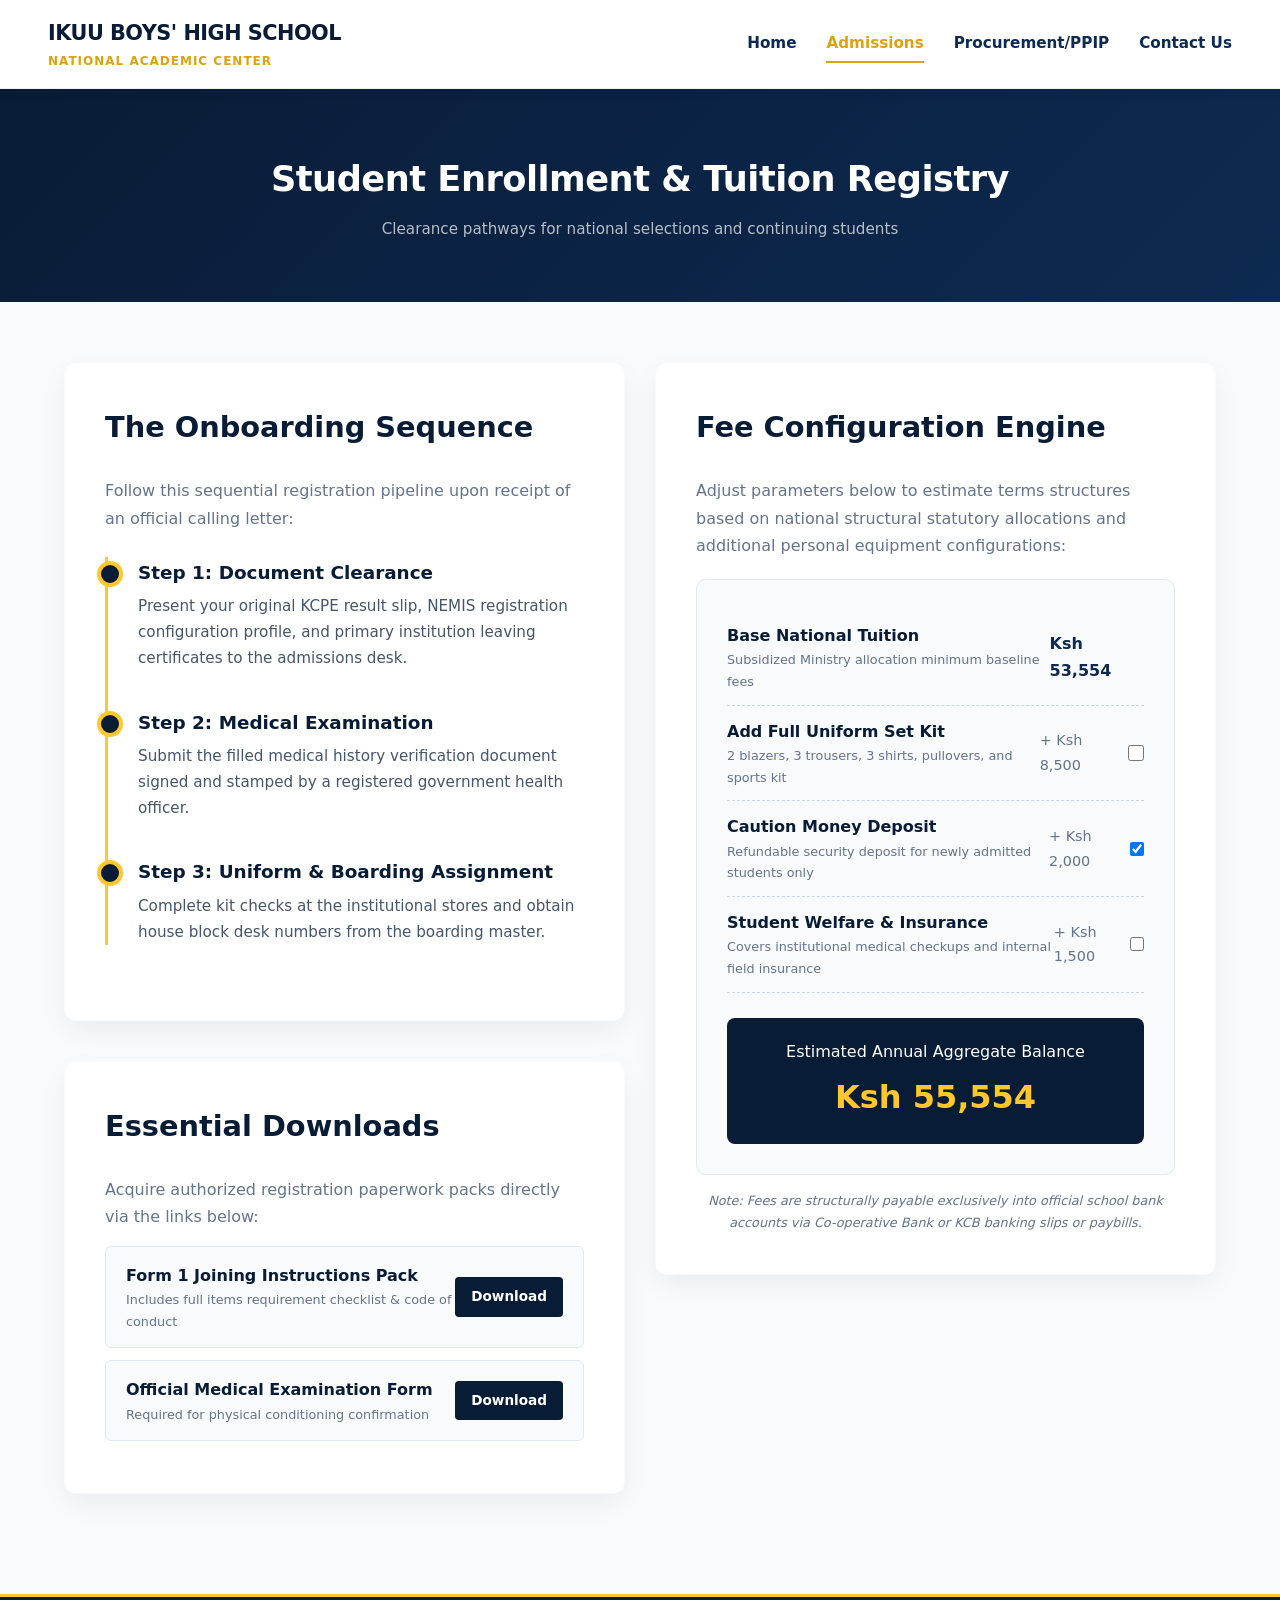
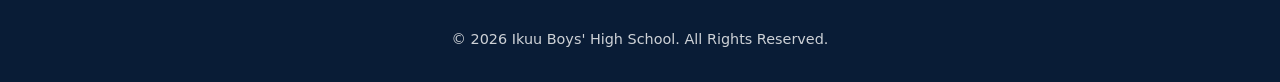
==== admission.html @ e6d55605 "Add admissions portal HTML structure and styles" ====
<!DOCTYPE html>
<html lang="en">
<head>
    <meta charset="UTF-8">
    <meta name="viewport" content="width=device-width, initial-scale=1.0">
    <title>Admissions Portal | Ikuu Boys' High School</title>
    <link rel="stylesheet" href="style.css">
    <style>
        /* High-Level Vertical Process Flow Styles */
        .process-flow {
            position: relative;
            padding-left: 30px;
            border-left: 3px solid var(--accent-gold);
            margin-top: 25px;
        }

        .flow-step {
            position: relative;
            margin-bottom: 35px;
        }

        .flow-step::before {
            content: '';
            position: absolute;
            left: -41px;
            top: 4px;
            width: 18px;
            height: 18px;
            border-radius: 50%;
            background: var(--primary-blue);
            border: 4px solid var(--accent-gold);
        }

        .flow-step h3 {
            color: var(--primary-blue);
            font-size: 1.15rem;
            margin-bottom: 6px;
        }

        /* Interactive Estimator Engine Interface Card */
        .estimator-card {
            background: #f8fafc;
            border: 1px solid #e2e8f0;
            border-radius: 10px;
            padding: 30px;
        }

        .calc-row {
            display: flex;
            justify-content: space-between;
            align-items: center;
            padding: 12px 0;
            border-bottom: 1px dashed #cbd5e1;
        }

        .calc-row:last-of-type {
            border-bottom: none;
        }

        .calc-checkbox {
            width: 18px;
            height: 18px;
            cursor: pointer;
        }

        .total-banner {
            background: var(--primary-blue);
            color: white;
            padding: 20px;
            border-radius: 8px;
            text-align: center;
            margin-top: 25px;
        }

        .total-banner span {
            display: block;
            font-size: 2rem;
            font-weight: 800;
            color: var(--accent-gold);
            margin-top: 5px;
        }
    </style>
</head>
<body>

    <header>
        <div class="logo-area">
            <h1>IKUU BOYS' HIGH SCHOOL</h1>
            <p>National Academic Center</p>
        </div>
        <nav>
            <a href="index.html">Home</a>
            <a href="admissions.html" class="active">Admissions</a>
            <a href="tenders.html">Procurement/PPIP</a>
            <a href="contact.html">Contact Us</a>
        </nav>
    </header>

    <div class="page-header-ribbon">
        <h1>Student Enrollment & Tuition Registry</h1>
        <p>Clearance pathways for national selections and continuing students</p>
    </div>

    <div class="container">
        <div class="grid-2col">

            <div>
                <section class="section">
                    <h2 class="section-title">The Onboarding Sequence</h2>
                    <p style="color: var(--text-muted); margin-bottom: 15px;">Follow this sequential registration pipeline upon receipt of an official calling letter:</p>

                    <div class="process-flow">
                        <div class="flow-step">
                            <h3>Step 1: Document Clearance</h3>
                            <p style="font-size: 0.95rem; color: #475569;">Present your original KCPE result slip, NEMIS registration configuration profile, and primary institution leaving certificates to the admissions desk.</p>
                        </div>
                        <div class="flow-step">
                            <h3>Step 2: Medical Examination</h3>
                            <p style="font-size: 0.95rem; color: #475569;">Submit the filled medical history verification document signed and stamped by a registered government health officer.</p>
                        </div>
                        <div class="flow-step">
                            <h3>Step 3: Uniform & Boarding Assignment</h3>
                            <p style="font-size: 0.95rem; color: #475569;">Complete kit checks at the institutional stores and obtain house block desk numbers from the boarding master.</p>
                        </div>
                    </div>
                </section>

                <section class="section">
                    <h2 class="section-title">Essential Downloads</h2>
                    <p style="color: var(--text-muted);">Acquire authorized registration paperwork packs directly via the links below:</p>
                    <ul class="doc-download-list">
                        <li>
                            <div>
                                <strong style="color: var(--primary-blue);">Form 1 Joining Instructions Pack</strong>
                                <p style="font-size: 0.8rem; color: var(--text-muted);">Includes full items requirement checklist & code of conduct</p>
                            </div>
                            <a href="#" onclick="alert('Downloading Joining Instructions PDF template...'); return false;" class="download-action-btn" style="background: var(--primary-blue); color: #fff;">Download</a>
                        </li>
                        <li>
                            <div>
                                <strong style="color: var(--primary-blue);">Official Medical Examination Form</strong>
                                <p style="font-size: 0.8rem; color: var(--text-muted);">Required for physical conditioning confirmation</p>
                            </div>
                            <a href="#" onclick="alert('Downloading Medical Form template...'); return false;" class="download-action-btn" style="background: var(--primary-blue); color: #fff;">Download</a>
                        </li>
                    </ul>
                </section>
            </div>

            <div>
                <section class="section">
                    <h2 class="section-title">Fee Configuration Engine</h2>
                    <p style="color: var(--text-muted); margin-bottom: 20px;">Adjust parameters below to estimate terms structures based on national structural statutory allocations and additional personal equipment configurations:</p>

                    <div class="estimator-card">
                        <div class="calc-row">
                            <div>
                                <strong style="color: var(--primary-blue);">Base National Tuition</strong>
                                <p style="font-size: 0.8rem; color: var(--text-muted);">Subsidized Ministry allocation minimum baseline fees</p>
                            </div>
                            <span style="font-weight: 700; color: var(--navy-bright);">Ksh 53,554</span>
                        </div>

                        <div class="calc-row">
                            <div>
                                <label for="uniform-opt" style="font-weight: 600; color: var(--primary-blue); cursor: pointer;">Add Full Uniform Set Kit</label>
                                <p style="font-size: 0.8rem; color: var(--text-muted);">2 blazers, 3 trousers, 3 shirts, pullovers, and sports kit</p>
                            </div>
                            <div style="display: flex; align-items: center; gap: 10px;">
                                <span style="font-size: 0.9rem; color: var(--text-muted);">+ Ksh 8,500</span>
                                <input type="checkbox" id="uniform-opt" class="calc-checkbox" onchange="calculateTotal()">
                            </div>
                        </div>

                        <div class="calc-row">
                            <div>
                                <label for="caution-opt" style="font-weight: 600; color: var(--primary-blue); cursor: pointer;">Caution Money Deposit</label>
                                <p style="font-size: 0.8rem; color: var(--text-muted);">Refundable security deposit for newly admitted students only</p>
                            </div>
                            <div style="display: flex; align-items: center; gap: 10px;">
                                <span style="font-size: 0.9rem; color: var(--text-muted);">+ Ksh 2,000</span>
                                <input type="checkbox" id="caution-opt" class="calc-checkbox" onchange="calculateTotal()" checked>
                            </div>
                        </div>

                        <div class="calc-row">
                            <div>
                                <label for="welfare-opt" style="font-weight: 600; color: var(--primary-blue); cursor: pointer;">Student Welfare & Insurance</label>
                                <p style="font-size: 0.8rem; color: var(--text-muted);">Covers institutional medical checkups and internal field insurance</p>
                            </div>
                            <div style="display: flex; align-items: center; gap: 10px;">
                                <span style="font-size: 0.9rem; color: var(--text-muted);">+ Ksh 1,500</span>
                                <input type="checkbox" id="welfare-opt" class="calc-checkbox" onchange="calculateTotal()">
                            </div>
                        </div>

                        <div class="total-banner">
                            Estimated Annual Aggregate Balance
                            <span id="grand-total">Ksh 55,554</span>
                        </div>
                    </div>

                    <p style="font-size: 0.8rem; color: var(--text-muted); margin-top: 15px; text-align: center; font-style: italic;">Note: Fees are structurally payable exclusively into official school bank accounts via Co-operative Bank or KCB banking slips or paybills.</p>
                </section>
            </div>

        </div>
    </div>

    <footer>
        <p>&copy; 2026 Ikuu Boys' High School. All Rights Reserved.</p>
    </footer>

    <script>
        function calculateTotal() {
            let baseFee = 53554;

            const uniformCheck = document.getElementById('uniform-opt');
            const cautionCheck = document.getElementById('caution-opt');
            const welfareCheck = document.getElementById('welfare-opt');

            if (uniformCheck.checked) baseFee += 8500;
            if (cautionCheck.checked) baseFee += 2000;
            if (welfareCheck.checked) baseFee += 1500;

            // Format number configuration safely with comma separations
            document.getElementById('grand-total').innerText = "Ksh " + baseFee.toLocaleString();
        }

        // Initial balance load trigger on DOM mount
        window.onload = calculateTotal;
    </script>
</body>
</html>
---- style.css ----
/* Custom Modern Core Properties & Animations */
:root {
    --primary-blue: #091c36;
    --navy-bright: #0d2a52;
    --accent-gold: #ffc72c;
    --accent-gold-dark: #dca311;
    --text-dark: #1e293b;
    --text-muted: #64748b;
    --glass-bg: rgba(255, 255, 255, 0.95);
    --card-shadow: 0 10px 30px -5px rgba(2, 12, 27, 0.08);
    --transition-smooth: all 0.4s cubic-bezier(0.16, 1, 0.3, 1);
}

* {
    margin: 0;
    padding: 0;
    box-sizing: border-box;
    font-family: system-ui, -apple-system, BlinkMacSystemFont, 'Segoe UI', Roboto, Oxygen, Ubuntu, Cantarell, sans-serif;
}

body {
    color: var(--text-dark);
    line-height: 1.7;
    background-color: #f8fafc;
    overflow-x: hidden;
}

/* Premium Navigation Header Component */
header {
    background-color: var(--glass-bg);
    backdrop-filter: blur(10px);
    padding: 1rem 3rem;
    display: flex;
    justify-content: space-between;
    align-items: center;
    position: sticky;
    top: 0;
    z-index: 1000;
    border-bottom: 1px solid rgba(0, 0, 0, 0.06);
    box-shadow: 0 4px 20px rgba(0, 0, 0, 0.02);
    transition: var(--transition-smooth);
}

header .logo-area h1 {
    font-size: 1.3rem;
    color: var(--primary-blue);
    font-weight: 800;
    letter-spacing: -0.5px;
}

header .logo-area p {
    font-size: 0.75rem;
    color: var(--accent-gold-dark);
    text-transform: uppercase;
    font-weight: 700;
    letter-spacing: 1px;
}

nav {
    display: flex;
    align-items: center;
    gap: 30px;
}

nav a {
    color: var(--navy-bright);
    text-decoration: none;
    font-weight: 600;
    font-size: 0.95rem;
    position: relative;
    padding: 6px 0;
    transition: var(--transition-smooth);
}

nav a::after {
    content: '';
    position: absolute;
    bottom: 0;
    left: 0;
    width: 0;
    height: 2px;
    background-color: var(--accent-gold-dark);
    transition: var(--transition-smooth);
}

nav a:hover::after, nav a.active::after {
    width: 100%;
}

nav a:hover, nav a.active {
    color: var(--accent-gold-dark);
}

/* Premium Moving Typography (News Marquee Ticker) */
.ticker-wrap {
    background: var(--primary-blue);
    width: 100%;
    overflow: hidden;
    height: 40px;
    display: flex;
    align-items: center;
    border-bottom: 2px solid var(--accent-gold);
}

.ticker-title {
    background: var(--accent-gold);
    color: var(--primary-blue);
    font-weight: 700;
    padding: 0 20px;
    height: 100%;
    display: flex;
    align-items: center;
    z-index: 2;
    font-size: 0.85rem;
    text-transform: uppercase;
    box-shadow: 5px 0 15px rgba(0,0,0,0.2);
}

.ticker {
    display: flex;
    white-space: nowrap;
    padding-left: 100%;
    animation: marquee 25s linear infinite;
}

.ticker-item {
    display: inline-block;
    padding: 0 2rem;
    font-size: 0.9rem;
    color: rgba(255, 255, 255, 0.9);
    font-weight: 500;
}

.ticker-item strong {
    color: var(--accent-gold);
}

@keyframes marquee {
    0% { transform: translate3d(0, 0, 0); }
    100% { transform: translate3d(-100%, 0, 0); }
}

/* Standard Inner Page Header Layout Banner */
.page-header-ribbon {
    background: linear-gradient(135deg, var(--primary-blue) 0%, var(--navy-bright) 100%);
    color: white;
    padding: 60px 3rem;
    text-align: center;
    position: relative;
}

.page-header-ribbon h1 {
    font-size: 2.2rem;
    font-weight: 700;
    letter-spacing: -0.5px;
}

.page-header-ribbon p {
    color: rgba(255,255,255,0.7);
    font-size: 0.95rem;
    margin-top: 8px;
}

/* Layout Utilities */
.container {
    max-width: 1200px;
    margin: 60px auto;
    padding: 0 24px;
}

.section {
    background: white;
    padding: 40px;
    border-radius: 12px;
    box-shadow: var(--card-shadow);
    margin-bottom: 40px;
    border: 1px solid rgba(0, 0, 0, 0.02);
}

.section-title {
    color: var(--primary-blue);
    font-size: 1.8rem;
    font-weight: 700;
    margin-bottom: 25px;
}

/* Base Responsive Elements */
@media (max-width: 768px) {
    header {
        padding: 1rem 1.5rem;
        flex-direction: column;
        gap: 15px;
    }
    nav {
        gap: 15px;
    }
    .page-header-ribbon {
        padding: 40px 1.5rem;
    }
}

footer {
    background-color: var(--primary-blue);
    color: rgba(255,255,255,0.8);
    text-align: center;
    padding: 30px;
    font-size: 0.9rem;
    border-top: 3px solid var(--accent-gold);
}

/* Layout helper grids for Admissions */
.grid-2col {
    display: grid;
    grid-template-columns: 1fr 1fr;
    gap: 30px;
}

@media (max-width: 850px) {
    .grid-2col {
        grid-template-columns: 1fr;
    }
}

/* Document download list design */
.doc-download-list {
    list-style: none;
    margin-top: 15px;
}

.doc-download-list li {
    background: #f8fafc;
    padding: 15px 20px;
    border-radius: 6px;
    margin-bottom: 12px;
    display: flex;
    justify-content: space-between;
    align-items: center;
    border: 1px solid #e2e8f0;
}

.download-action-btn {
    text-decoration: none;
    padding: 8px 16px;
    border-radius: 4px;
    font-weight: 600;
    font-size: 0.85rem;
    transition: opacity 0.2s;
}

.download-action-btn:hover {
    opacity: 0.9;
}
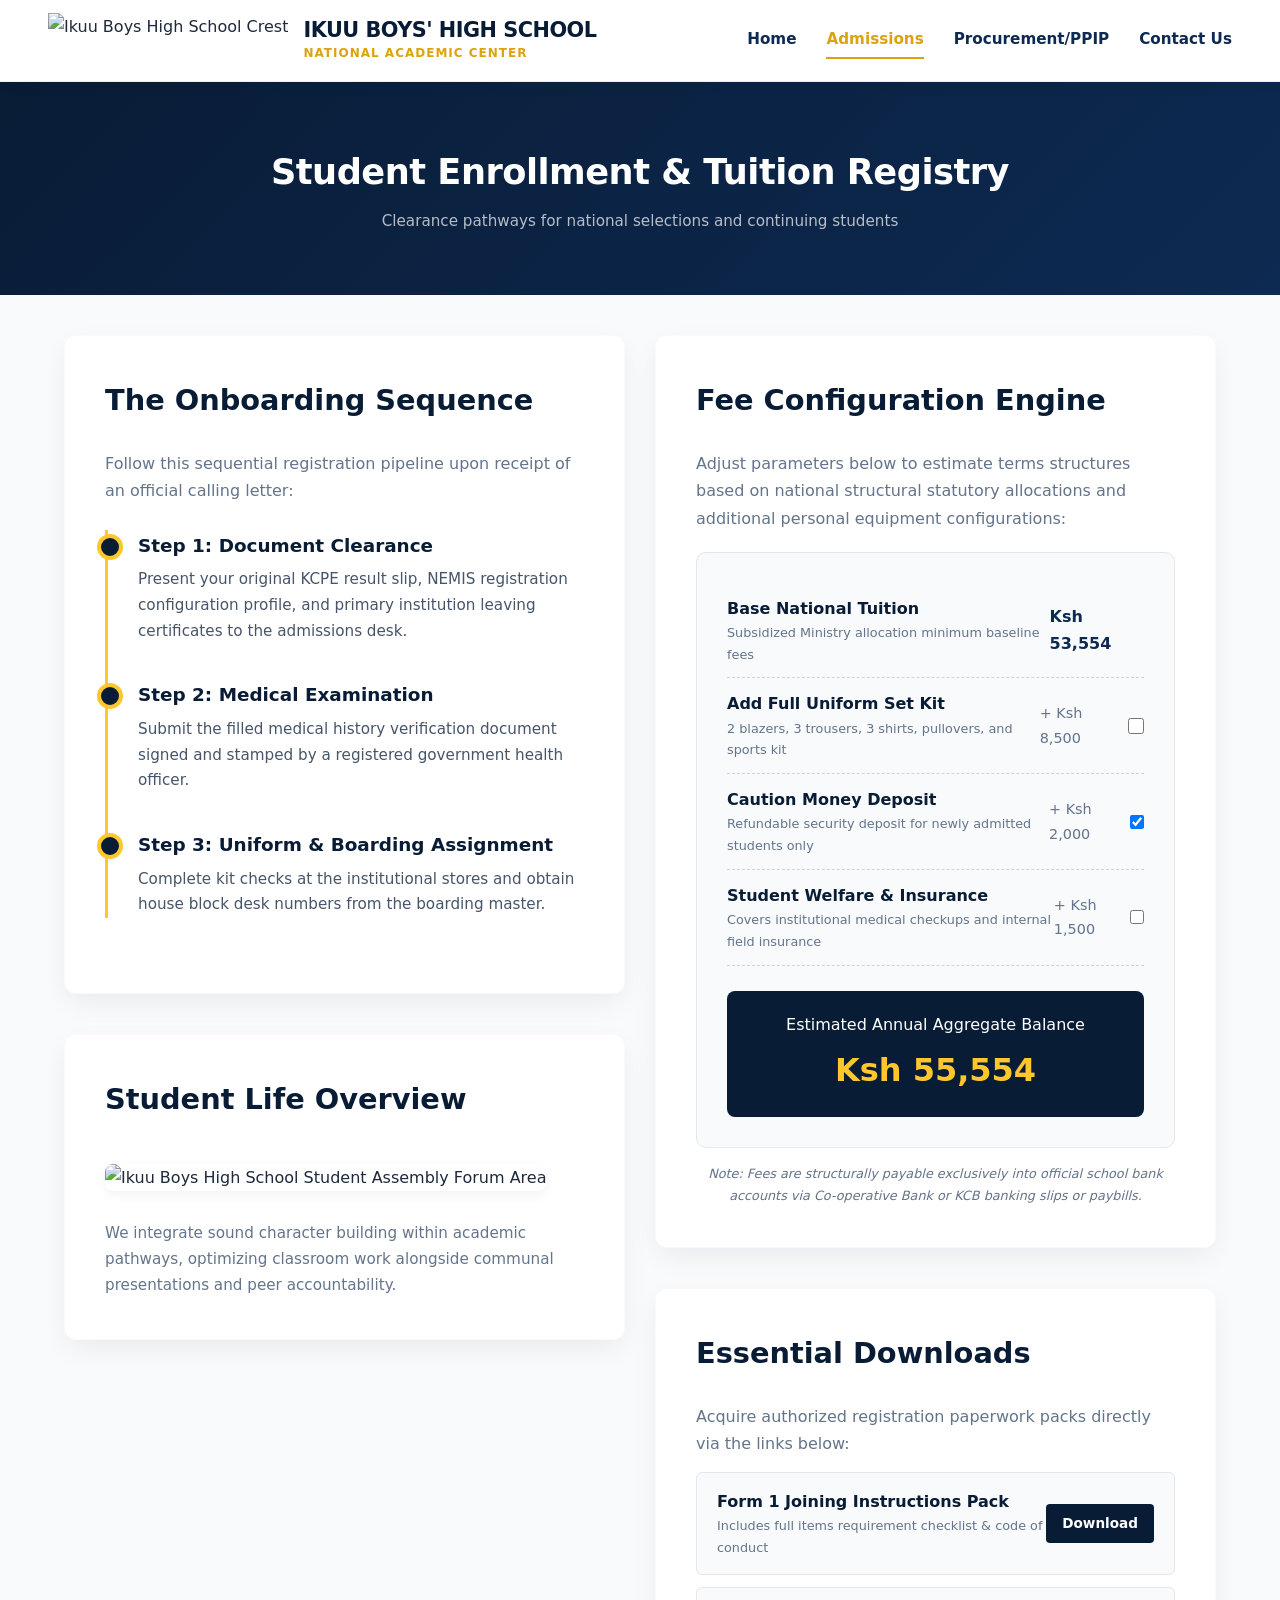
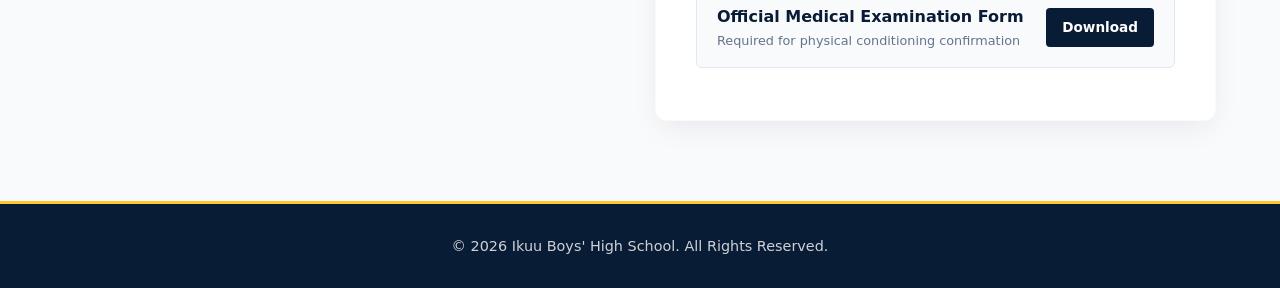
==== commit 435de16b: "Update admission.html" ====
--- a/admission.html
+++ b/admission.html
@@ -85,8 +85,11 @@
 
     <header>
         <div class="logo-area">
-            <h1>IKUU BOYS' HIGH SCHOOL</h1>
-            <p>National Academic Center</p>
+            <img src="logo.png.png" alt="Ikuu Boys High School Crest">
+            <div class="logo-text">
+                <h1>IKUU BOYS' HIGH SCHOOL</h1>
+                <p>National Academic Center</p>
+            </div>
         </div>
         <nav>
             <a href="index.html">Home</a>
@@ -104,6 +107,7 @@
     <div class="container">
         <div class="grid-2col">
 
+            <!-- Left Column: Process Flow & Requirements -->
             <div>
                 <section class="section">
                     <h2 class="section-title">The Onboarding Sequence</h2>
@@ -126,6 +130,70 @@
                 </section>
 
                 <section class="section">
+                    <h2 class="section-title">Student Life Overview</h2>
+                    <img src="stud.jpg" class="content-image-embed" alt="Ikuu Boys High School Student Assembly Forum Area">
+                    <p style="margin-top:15px; font-size:0.95rem; color:var(--text-muted);">We integrate sound character building within academic pathways, optimizing classroom work alongside communal presentations and peer accountability.</p>
+                </section>
+            </div>
+
+            <!-- Right Column: Interactive Tuition Fee Estimator Engine -->
+            <div>
+                <section class="section">
+                    <h2 class="section-title">Fee Configuration Engine</h2>
+                    <p style="color: var(--text-muted); margin-bottom: 20px;">Adjust parameters below to estimate terms structures based on national structural statutory allocations and additional personal equipment configurations:</p>
+
+                    <div class="estimator-card">
+                        <div class="calc-row">
+                            <div>
+                                <strong style="color: var(--primary-blue);">Base National Tuition</strong>
+                                <p style="font-size: 0.8rem; color: var(--text-muted);">Subsidized Ministry allocation minimum baseline fees</p>
+                            </div>
+                            <span style="font-weight: 700; color: var(--navy-bright);">Ksh 53,554</span>
+                        </div>
+
+                        <div class="calc-row">
+                            <div>
+                                <label for="uniform-opt" style="font-weight: 600; color: var(--primary-blue); cursor: pointer;">Add Full Uniform Set Kit</label>
+                                <p style="font-size: 0.8rem; color: var(--text-muted);">2 blazers, 3 trousers, 3 shirts, pullovers, and sports kit</p>
+                            </div>
+                            <div style="display: flex; align-items: center; gap: 10px;">
+                                <span style="font-size: 0.9rem; color: var(--text-muted);">+ Ksh 8,500</span>
+                                <input type="checkbox" id="uniform-opt" class="calc-checkbox" onchange="calculateTotal()">
+                            </div>
+                        </div>
+
+                        <div class="calc-row">
+                            <div>
+                                <label for="caution-opt" style="font-weight: 600; color: var(--primary-blue); cursor: pointer;">Caution Money Deposit</label>
+                                <p style="font-size: 0.8rem; color: var(--text-muted);">Refundable security deposit for newly admitted students only</p>
+                            </div>
+                            <div style="display: flex; align-items: center; gap: 10px;">
+                                <span style="font-size: 0.9rem; color: var(--text-muted);">+ Ksh 2,000</span>
+                                <input type="checkbox" id="caution-opt" class="calc-checkbox" onchange="calculateTotal()" checked>
+                            </div>
+                        </div>
+
+                        <div class="calc-row">
+                            <div>
+                                <label for="welfare-opt" style="font-weight: 600; color: var(--primary-blue); cursor: pointer;">Student Welfare & Insurance</label>
+                                <p style="font-size: 0.8rem; color: var(--text-muted);">Covers institutional medical checkups and internal field insurance</p>
+                            </div>
+                            <div style="display: flex; align-items: center; gap: 10px;">
+                                <span style="font-size: 0.9rem; color: var(--text-muted);">+ Ksh 1,500</span>
+                                <input type="checkbox" id="welfare-opt" class="calc-checkbox" onchange="calculateTotal()">
+                            </div>
+                        </div>
+
+                        <div class="total-banner">
+                            Estimated Annual Aggregate Balance
+                            <span id="grand-total">Ksh 55,554</span>
+                        </div>
+                    </div>
+
+                    <p style="font-size: 0.8rem; color: var(--text-muted); margin-top: 15px; text-align: center; font-style: italic;">Note: Fees are structurally payable exclusively into official school bank accounts via Co-operative Bank or KCB banking slips or paybills.</p>
+                </section>
+
+                <section class="section">
                     <h2 class="section-title">Essential Downloads</h2>
                     <p style="color: var(--text-muted);">Acquire authorized registration paperwork packs directly via the links below:</p>
                     <ul class="doc-download-list">
@@ -147,63 +215,6 @@
                 </section>
             </div>
 
-            <div>
-                <section class="section">
-                    <h2 class="section-title">Fee Configuration Engine</h2>
-                    <p style="color: var(--text-muted); margin-bottom: 20px;">Adjust parameters below to estimate terms structures based on national structural statutory allocations and additional personal equipment configurations:</p>
-
-                    <div class="estimator-card">
-                        <div class="calc-row">
-                            <div>
-                                <strong style="color: var(--primary-blue);">Base National Tuition</strong>
-                                <p style="font-size: 0.8rem; color: var(--text-muted);">Subsidized Ministry allocation minimum baseline fees</p>
-                            </div>
-                            <span style="font-weight: 700; color: var(--navy-bright);">Ksh 53,554</span>
-                        </div>
-
-                        <div class="calc-row">
-                            <div>
-                                <label for="uniform-opt" style="font-weight: 600; color: var(--primary-blue); cursor: pointer;">Add Full Uniform Set Kit</label>
-                                <p style="font-size: 0.8rem; color: var(--text-muted);">2 blazers, 3 trousers, 3 shirts, pullovers, and sports kit</p>
-                            </div>
-                            <div style="display: flex; align-items: center; gap: 10px;">
-                                <span style="font-size: 0.9rem; color: var(--text-muted);">+ Ksh 8,500</span>
-                                <input type="checkbox" id="uniform-opt" class="calc-checkbox" onchange="calculateTotal()">
-                            </div>
-                        </div>
-
-                        <div class="calc-row">
-                            <div>
-                                <label for="caution-opt" style="font-weight: 600; color: var(--primary-blue); cursor: pointer;">Caution Money Deposit</label>
-                                <p style="font-size: 0.8rem; color: var(--text-muted);">Refundable security deposit for newly admitted students only</p>
-                            </div>
-                            <div style="display: flex; align-items: center; gap: 10px;">
-                                <span style="font-size: 0.9rem; color: var(--text-muted);">+ Ksh 2,000</span>
-                                <input type="checkbox" id="caution-opt" class="calc-checkbox" onchange="calculateTotal()" checked>
-                            </div>
-                        </div>
-
-                        <div class="calc-row">
-                            <div>
-                                <label for="welfare-opt" style="font-weight: 600; color: var(--primary-blue); cursor: pointer;">Student Welfare & Insurance</label>
-                                <p style="font-size: 0.8rem; color: var(--text-muted);">Covers institutional medical checkups and internal field insurance</p>
-                            </div>
-                            <div style="display: flex; align-items: center; gap: 10px;">
-                                <span style="font-size: 0.9rem; color: var(--text-muted);">+ Ksh 1,500</span>
-                                <input type="checkbox" id="welfare-opt" class="calc-checkbox" onchange="calculateTotal()">
-                            </div>
-                        </div>
-
-                        <div class="total-banner">
-                            Estimated Annual Aggregate Balance
-                            <span id="grand-total">Ksh 55,554</span>
-                        </div>
-                    </div>
-
-                    <p style="font-size: 0.8rem; color: var(--text-muted); margin-top: 15px; text-align: center; font-style: italic;">Note: Fees are structurally payable exclusively into official school bank accounts via Co-operative Bank or KCB banking slips or paybills.</p>
-                </section>
-            </div>
-
         </div>
     </div>
 
@@ -211,6 +222,7 @@
         <p>&copy; 2026 Ikuu Boys' High School. All Rights Reserved.</p>
     </footer>
 
+    <!-- Fee Calculation Execution Script Logic -->
     <script>
         function calculateTotal() {
             let baseFee = 53554;
--- a/style.css
+++ b/style.css
@@ -29,7 +29,7 @@
 header {
     background-color: var(--glass-bg);
     backdrop-filter: blur(10px);
-    padding: 1rem 3rem;
+    padding: 0.8rem 3rem;
     display: flex;
     justify-content: space-between;
     align-items: center;
@@ -41,14 +41,27 @@
     transition: var(--transition-smooth);
 }
 
-header .logo-area h1 {
+header .logo-area {
+    display: flex;
+    align-items: center;
+    gap: 15px;
+}
+
+header .logo-area img {
+    height: 55px;
+    width: auto;
+    object-fit: contain;
+}
+
+header .logo-text h1 {
     font-size: 1.3rem;
     color: var(--primary-blue);
     font-weight: 800;
     letter-spacing: -0.5px;
-}
-
-header .logo-area p {
+    line-height: 1.2;
+}
+
+header .logo-text p {
     font-size: 0.75rem;
     color: var(--accent-gold-dark);
     text-transform: uppercase;
@@ -161,10 +174,35 @@
     margin-top: 8px;
 }
 
+/* Featured Image Hero Card Wrapper */
+.hero-image-container {
+    width: 100%;
+    height: 400px;
+    margin-bottom: 40px;
+    border-radius: 12px;
+    overflow: hidden;
+    box-shadow: var(--card-shadow);
+}
+
+.hero-image-container img {
+    width: 100%;
+    height: 100%;
+    object-fit: cover;
+}
+
+.content-image-embed {
+    width: 100%;
+    max-height: 320px;
+    object-fit: cover;
+    border-radius: 8px;
+    margin: 15px 0;
+    box-shadow: 0 4px 12px rgba(0,0,0,0.05);
+}
+
 /* Layout Utilities */
 .container {
     max-width: 1200px;
-    margin: 60px auto;
+    margin: 40px auto;
     padding: 0 24px;
 }
 
@@ -191,11 +229,21 @@
         flex-direction: column;
         gap: 15px;
     }
+    header .logo-area {
+        flex-direction: column;
+        text-align: center;
+        gap: 8px;
+    }
     nav {
         gap: 15px;
+        flex-wrap: wrap;
+        justify-content: center;
     }
     .page-header-ribbon {
         padding: 40px 1.5rem;
+    }
+    .hero-image-container {
+        height: 250px;
     }
 }
 
